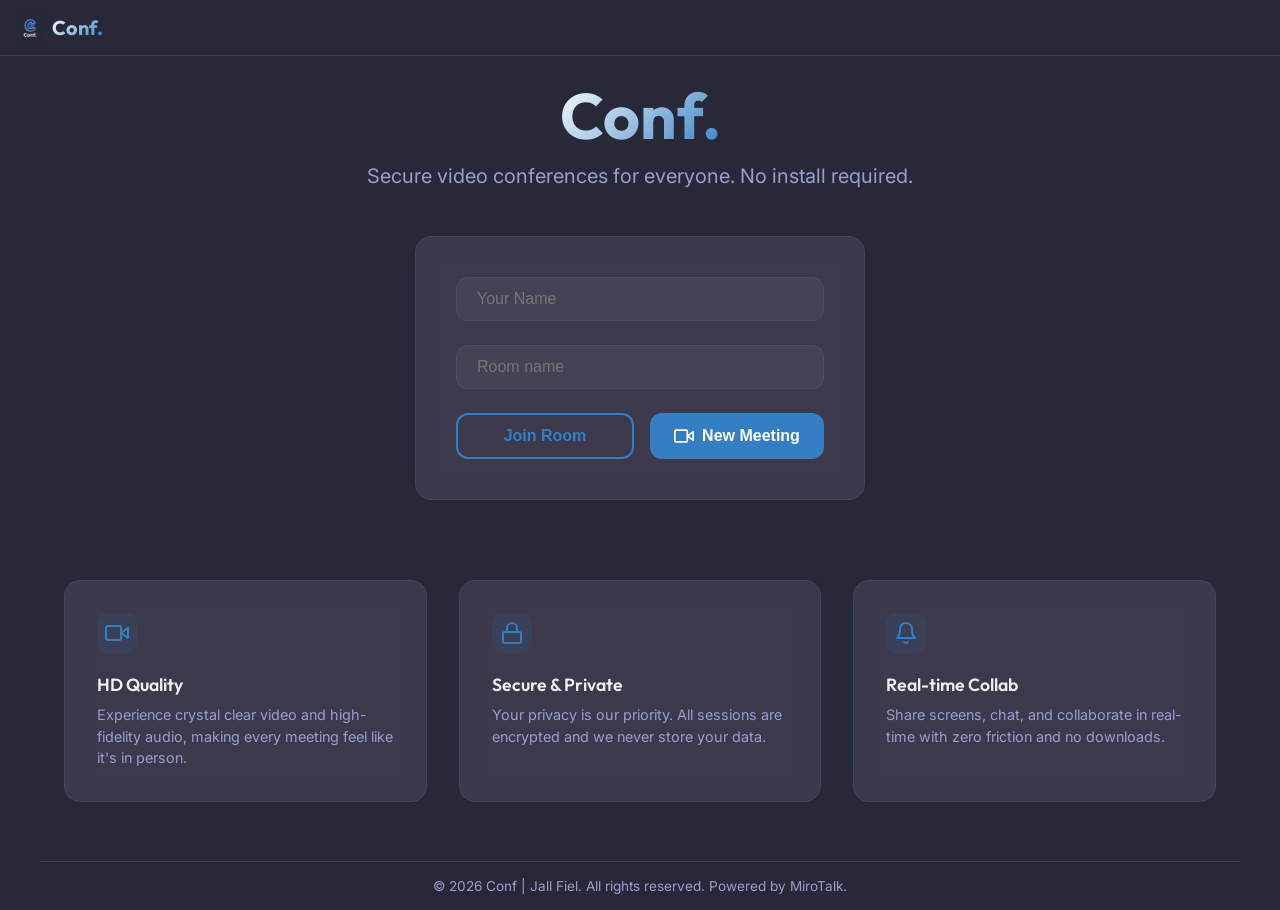
==== index.html @ 34ab79f4 "Initial commit: Conf. video conferencing app" ====
<!DOCTYPE html>
<html lang="en" data-theme="dark">

<head>
    <meta charset="UTF-8">
    <meta name="viewport" content="width=device-width, initial-scale=1.0">
    <title>Conf. | Simple, Secure Video Conferencing</title>
    <link rel="icon" type="image/png" href="logo.png">
    <link rel="stylesheet" href="styles.css">
</head>

<body>
    <header class="header">
        <a href="index.html" class="logo-container">
            <img src="logo.png" alt="Conf. Logo" class="logo-img">
            <div class="logo-text">Conf.</div>
        </a>
        <div class="header-actions">
            <!-- Theme toggle commented out by user -->
        </div>
    </header>

    <main class="container hero">
        <h1 class="logo-text">Conf.</h1>
        <p class="subtitle">Secure video conferences for everyone. No install required.</p>

        <div class="join-card glass">
            <div class="input-container">
                <input type="text" id="user-name" placeholder="Your Name" autocomplete="name">
                <input type="text" id="room-id" placeholder="Room name" autocomplete="off">
                <div class="button-group">
                    <button id="join-btn" class="btn btn-secondary">Join Room</button>
                    <button id="create-btn" class="btn btn-primary">
                        <svg width="20" height="20" viewBox="0 0 24 24" fill="none" stroke="currentColor"
                            stroke-width="2" stroke-linecap="round" stroke-linejoin="round">
                            <path d="M23 7l-7 5 7 5V7z" />
                            <rect x="1" y="5" width="15" height="14" rx="2" ry="2" />
                        </svg>
                        New Meeting
                    </button>
                </div>
            </div>

            <div id="recent-rooms-container" style="margin-top: 2rem; display: none;">
                <h3 style="font-size: 0.9rem; color: var(--text-secondary); margin-bottom: 0.75rem; text-align: left;">
                    Recent Rooms</h3>
                <div id="recent-rooms-list"
                    style="display: flex; flex-wrap: wrap; gap: 0.5rem; justify-content: flex-start;">
                    <!-- Recent rooms will be populated here -->
                </div>
            </div>
        </div>

        <div class="features-grid">
            <div class="feature-card glass">
                <div class="feature-icon">
                    <svg width="24" height="24" viewBox="0 0 24 24" fill="none" stroke="currentColor" stroke-width="2"
                        stroke-linecap="round" stroke-linejoin="round">
                        <path d="M23 7l-7 5 7 5V7z" />
                        <rect x="1" y="5" width="15" height="14" rx="2" ry="2" />
                    </svg>
                </div>
                <h3 class="feature-title">HD Quality</h3>
                <p class="feature-desc">Experience crystal clear video and high-fidelity audio, making every meeting
                    feel like it's in person.</p>
            </div>
            <div class="feature-card glass">
                <div class="feature-icon">
                    <svg width="24" height="24" viewBox="0 0 24 24" fill="none" stroke="currentColor" stroke-width="2"
                        stroke-linecap="round" stroke-linejoin="round">
                        <rect x="3" y="11" width="18" height="11" rx="2" ry="2" />
                        <path d="M7 11V7a5 5 0 0 1 10 0v4" />
                    </svg>
                </div>
                <h3 class="feature-title">Secure & Private</h3>
                <p class="feature-desc">Your privacy is our priority. All sessions are encrypted and we never store your
                    data.</p>
            </div>
            <div class="feature-card glass">
                <div class="feature-icon">
                    <svg width="24" height="24" viewBox="0 0 24 24" fill="none" stroke="currentColor" stroke-width="2"
                        stroke-linecap="round" stroke-linejoin="round">
                        <path d="M18 8A6 6 0 0 0 6 8c0 7-3 9-3 9h18s-3-2-3-9" />
                        <path d="M13.73 21a2 2 0 0 1-3.46 0" />
                    </svg>
                </div>
                <h3 class="feature-title">Real-time Collab</h3>
                <p class="feature-desc">Share screens, chat, and collaborate in real-time with zero friction and no
                    downloads.</p>
            </div>
        </div>
    </main>
    <br>
    <br>
    <footer class="container">
        <br>
        <p>&copy; 2026 Conf | Jall Fiel. All rights reserved. Powered by MiroTalk.</p>
        <br>
    </footer>

    <script src="app.js"></script>
</body>

</html>
---- styles.css ----
@import url('https://fonts.googleapis.com/css2?family=Outfit:wght@300;400;600;700&family=Inter:wght@300;400;500;600&display=swap');

:root {
    --bg-color: #272838;
    --surface-color: #5D536B;
    --accent-color: #7D6B91;
    --text-primary: #f0f0f0;
    --text-secondary: #989FCE;
    --primary-blue: #347FC4;
    --primary-blue-hover: #2a6db1;
    --border-color: rgba(152, 159, 206, 0.2);
    --glass-bg: rgba(93, 83, 107, 0.4);
    --glass-border: rgba(152, 159, 206, 0.1);
    --transition-speed: 0.3s;
}

[data-theme="light"] {
    --bg-color: #f5f7fa;
    --surface-color: #ffffff;
    --accent-color: #989FCE;
    --text-primary: #272838;
    --text-secondary: #5D536B;
    --primary-blue: #347FC4;
    --primary-blue-hover: #2a6db1;
    --border-color: rgba(39, 40, 56, 0.1);
    --glass-bg: rgba(255, 255, 255, 0.8);
    --glass-border: rgba(39, 40, 56, 0.05);
}

* {
    margin: 0;
    padding: 0;
    box-sizing: border-box;
}

body {
    font-family: 'Inter', -apple-system, BlinkMacSystemFont, "Segoe UI", Roboto, sans-serif;
    background-color: var(--bg-color);
    color: var(--text-primary);
    min-height: 100vh;
    transition: background-color var(--transition-speed), color var(--transition-speed);
    overflow-x: hidden;
}

h1,
h2,
h3,
.logo-text {
    font-family: 'Outfit', sans-serif;
}

/* Glassmorphism utility */
.glass {
    background: var(--glass-bg);
    backdrop-filter: blur(12px);
    -webkit-backdrop-filter: blur(12px);
    border: 1px solid var(--glass-border);
    border-radius: 16px;
}

/* Layout containers */
.container {
    max-width: 1200px;
    margin: 0 auto;
    padding: 0 24px;
}

.hero {
    display: flex;
    flex-direction: column;
    align-items: center;
    justify-content: center;
    min-height: 85vh;
    text-align: center;
}

.logo-text {
    font-size: 4rem;
    font-weight: 700;
    margin-bottom: 0.5rem;
    background: linear-gradient(135deg, white, var(--primary-blue));
    -webkit-background-clip: text;
    background-clip: text;
    -webkit-text-fill-color: transparent;
}

.subtitle {
    font-size: 1.25rem;
    color: var(--text-secondary);
    margin-bottom: 3rem;
}

/* Form Styles */
.join-card {
    width: 100%;
    max-width: 450px;
    padding: 2.5rem;
}

.input-container {
    display: flex;
    flex-direction: column;
    gap: 1.5rem;
}

input {
    width: 100%;
    padding: 0.75rem 1.25rem;
    border-radius: 12px;
    background: rgba(255, 255, 255, 0.05);
    border: 1px solid var(--glass-border);
    color: var(--text-primary);
    font-size: 1rem;
    outline: none;
    transition: border-color 0.2s;
}

input:focus {
    border-color: var(--primary-blue);
}

.button-group {
    display: flex;
    gap: 1rem;
}

.btn {
    flex: 1;
    padding: 0.75rem 1.5rem;
    border-radius: 12px;
    font-size: 1rem;
    font-weight: 600;
    cursor: pointer;
    border: none;
    transition: all 0.2s;
    display: inline-flex;
    align-items: center;
    justify-content: center;
    gap: 0.5rem;
    text-decoration: none;
}

.btn-primary {
    background-color: var(--primary-blue);
    color: white;
}

.btn-primary:hover {
    background-color: var(--primary-blue-hover);
    transform: translateY(-2px);
    box-shadow: 0 4px 12px rgba(52, 127, 196, 0.3);
}

.btn-secondary {
    background-color: transparent;
    border: 2px solid var(--primary-blue);
    color: var(--primary-blue);
}

.btn-secondary:hover {
    background-color: rgba(52, 127, 196, 0.1);
}

.btn:disabled {
    opacity: 0.5;
    cursor: not-allowed;
}

/* Meeting Page Layout */
.meeting-wrapper {
    display: flex;
    flex-direction: column;
    height: 100vh;
    width: 100vw;
    overflow: hidden;
}

.header {
    height: 56px;
    display: flex;
    align-items: center;
    justify-content: space-between;
    padding: 0 1rem;
    background: var(--bg-color);
    border-bottom: 1px solid var(--border-color);
    z-index: 100;
}

.header .logo-container {
    display: flex;
    align-items: center;
    gap: 0.5rem;
    color: var(--primary-blue);
    text-decoration: none;
}

.header .logo-img {
    height: 28px;
    width: 28px;
    object-fit: contain;
}

.header .logo-text {
    font-size: 1.25rem;
    font-weight: 700;
    margin-bottom: 0;
}

.header-actions {
    display: flex;
    gap: 0.75rem;
    align-items: center;
}

.iframe-container {
    flex-grow: 1;
    position: relative;
    background: #000;
}

#mirotalk-iframe {
    position: absolute;
    top: 0;
    left: 0;
    width: 100%;
    height: 100%;
    border: none;
}

/* Theme Toggle Button */
.theme-toggle {
    background: transparent;
    border: none;
    color: var(--text-secondary);
    cursor: pointer;
    font-size: 1.1rem;
    display: flex;
    align-items: center;
    padding: 6px;
    border-radius: 50%;
    transition: background 0.2s;
}

.theme-toggle:hover {
    background: rgba(152, 159, 206, 0.1);
}

/* Responsiveness */
/* Share Modal */
.modal-overlay {
    position: fixed;
    top: 0;
    left: 0;
    width: 100vw;
    height: 100vh;
    background: rgba(0, 0, 0, 0.6);
    backdrop-filter: blur(8px);
    display: none;
    align-items: center;
    justify-content: center;
    z-index: 1000;
}

.modal-content {
    background: var(--bg-color);
    border: 1px solid var(--border-color);
    box-shadow: 0 10px 40px rgba(0, 0, 0, 0.5);
    padding: 2rem;
    width: 100%;
    max-width: 480px;
    position: relative;
    text-align: center;
    display: flex;
    flex-direction: column;
    align-items: center;
    animation: modalSlideIn 0.3s cubic-bezier(0.16, 1, 0.3, 1);
}

@keyframes modalSlideIn {
    from {
        opacity: 0;
        transform: translateY(-20px);
    }

    to {
        opacity: 1;
        transform: translateY(0);
    }
}

.modal-title {
    font-size: 1.5rem;
    margin-bottom: 1rem;
    color: var(--text-primary);
}

.qr-code-container {
    background: white;
    padding: 12px;
    border-radius: 12px;
    margin-bottom: 1.5rem;
    display: flex;
    align-items: center;
    justify-content: center;
}

.qr-code-container img {
    width: 200px;
    height: 200px;
    display: block;
}

.share-link-box {
    width: 100%;
    background: rgba(255, 255, 255, 0.05);
    border: 1px solid var(--glass-border);
    border-radius: 10px;
    padding: 0.75rem 1rem;
    margin-bottom: 1rem;
    display: flex;
    align-items: center;
    gap: 0.5rem;
}

.share-link-text {
    flex-grow: 1;
    overflow: hidden;
    text-overflow: ellipsis;
    white-space: nowrap;
    text-align: left;
    font-family: monospace;
    font-size: 0.9rem;
    color: var(--text-secondary);
}

.copy-btn {
    background: var(--primary-blue);
    color: white;
    border: none;
    padding: 0.5rem 1rem;
    border-radius: 8px;
    font-size: 0.85rem;
    font-weight: 600;
    cursor: pointer;
    transition: background 0.2s;
}

.copy-btn:hover {
    background: var(--primary-blue-hover);
}

.close-modal {
    position: absolute;
    top: 1rem;
    right: 1.25rem;
    background: transparent;
    border: none;
    color: var(--text-secondary);
    font-size: 1.5rem;
    cursor: pointer;
}

.btn-share {
    background: var(--primary-blue);
    color: white;
    padding: 0.4rem 0.8rem;
    border-radius: 6px;
    display: flex;
    align-items: center;
    gap: 0.4rem;
    font-weight: 500;
    font-size: 0.85rem;
}

.header .btn-primary {
    padding: 0.4rem 0.8rem;
    font-size: 0.85rem;
    border-radius: 6px;
}

/* Features Section */
.features-grid {
    display: grid;
    grid-template-columns: repeat(auto-fit, minmax(280px, 1fr));
    gap: 2rem;
    margin-top: 5rem;
    width: 100%;
}

.feature-card {
    padding: 2rem;
    text-align: left;
}

.feature-icon {
    width: 40px;
    height: 40px;
    background: rgba(52, 127, 196, 0.1);
    color: var(--primary-blue);
    border-radius: 10px;
    display: flex;
    align-items: center;
    justify-content: center;
    margin-bottom: 1.25rem;
}

.feature-title {
    font-size: 1.1rem;
    font-weight: 600;
    margin-bottom: 0.5rem;
    color: var(--text-primary);
}

.feature-desc {
    font-size: 0.9rem;
    color: var(--text-secondary);
    line-height: 1.5;
}

footer {
    margin-top: 8rem;
    padding: 2rem 0;
    border-top: 1px solid var(--border-color);
    text-align: center;
    font-size: 0.85rem;
    color: var(--text-secondary);
}

@media (max-width: 600px) {
    .logo-text {
        font-size: 2.5rem;
    }

    .button-group {
        flex-direction: column;
    }

    .join-card {
        padding: 1.5rem;
    }

    .modal-content {
        margin: 0 1rem;
        padding: 1.5rem;
    }

    .header {
        padding: 0 0.5rem;
        height: 50px;
    }

    .header .logo-container .logo-text {
        font-size: 1rem;
    }

    .header .logo-img {
        height: 24px;
        width: 24px;
    }

    #room-name-display {
        display: none;
        /* Hide room name on mobile header to save space */
    }

    .header-actions {
        gap: 0.4rem;
    }

    .btn-share,
    .header .btn-primary {
        padding: 0.3rem 0.6rem;
        font-size: 0.75rem;
    }

    .features-grid {
        margin-top: 3rem;
    }
}
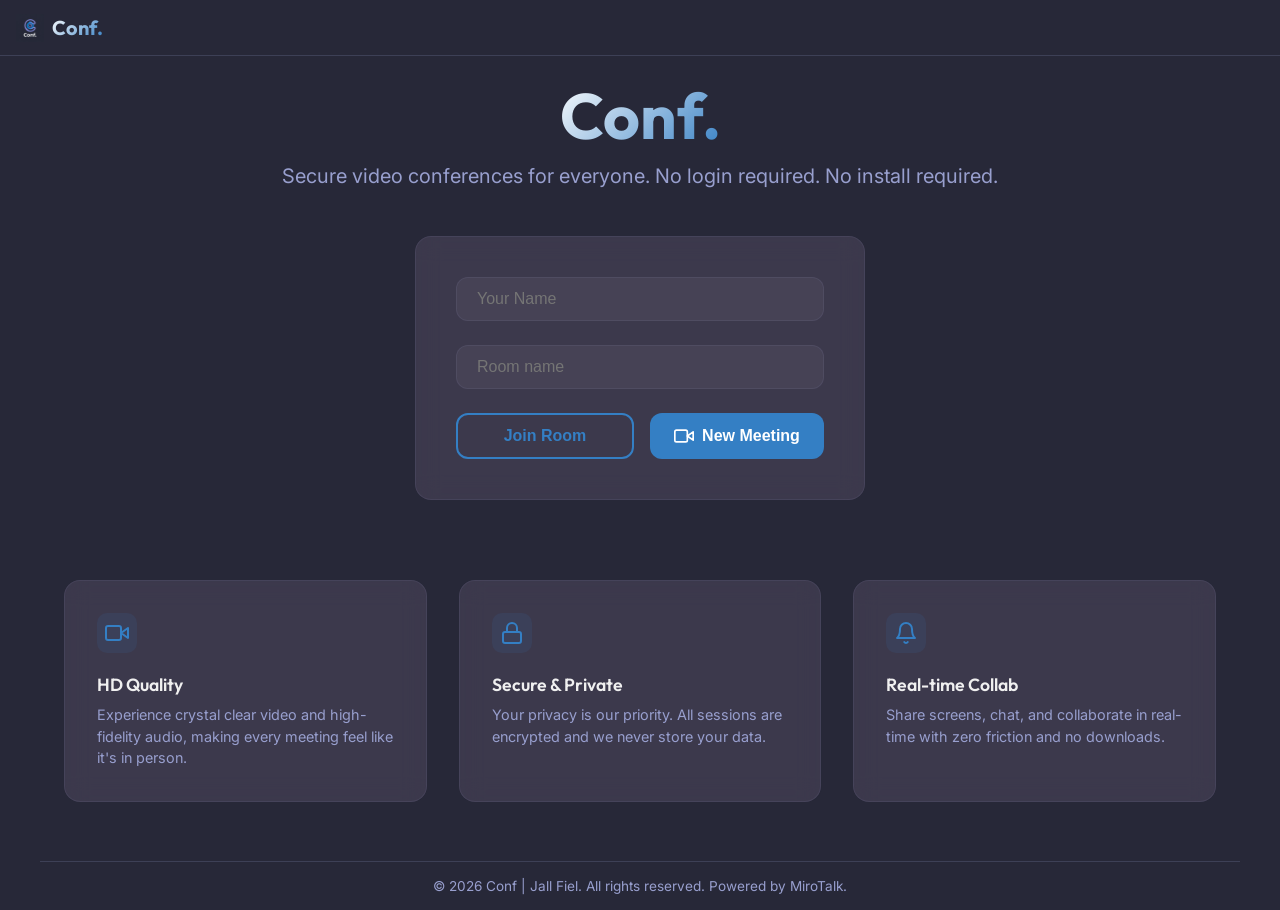
==== commit 236f801d: "Added a small text." ====
--- a/index.html
+++ b/index.html
@@ -22,7 +22,7 @@
 
     <main class="container hero">
         <h1 class="logo-text">Conf.</h1>
-        <p class="subtitle">Secure video conferences for everyone. No install required.</p>
+        <p class="subtitle">Secure video conferences for everyone. No login required. No install required.</p>
 
         <div class="join-card glass">
             <div class="input-container">
